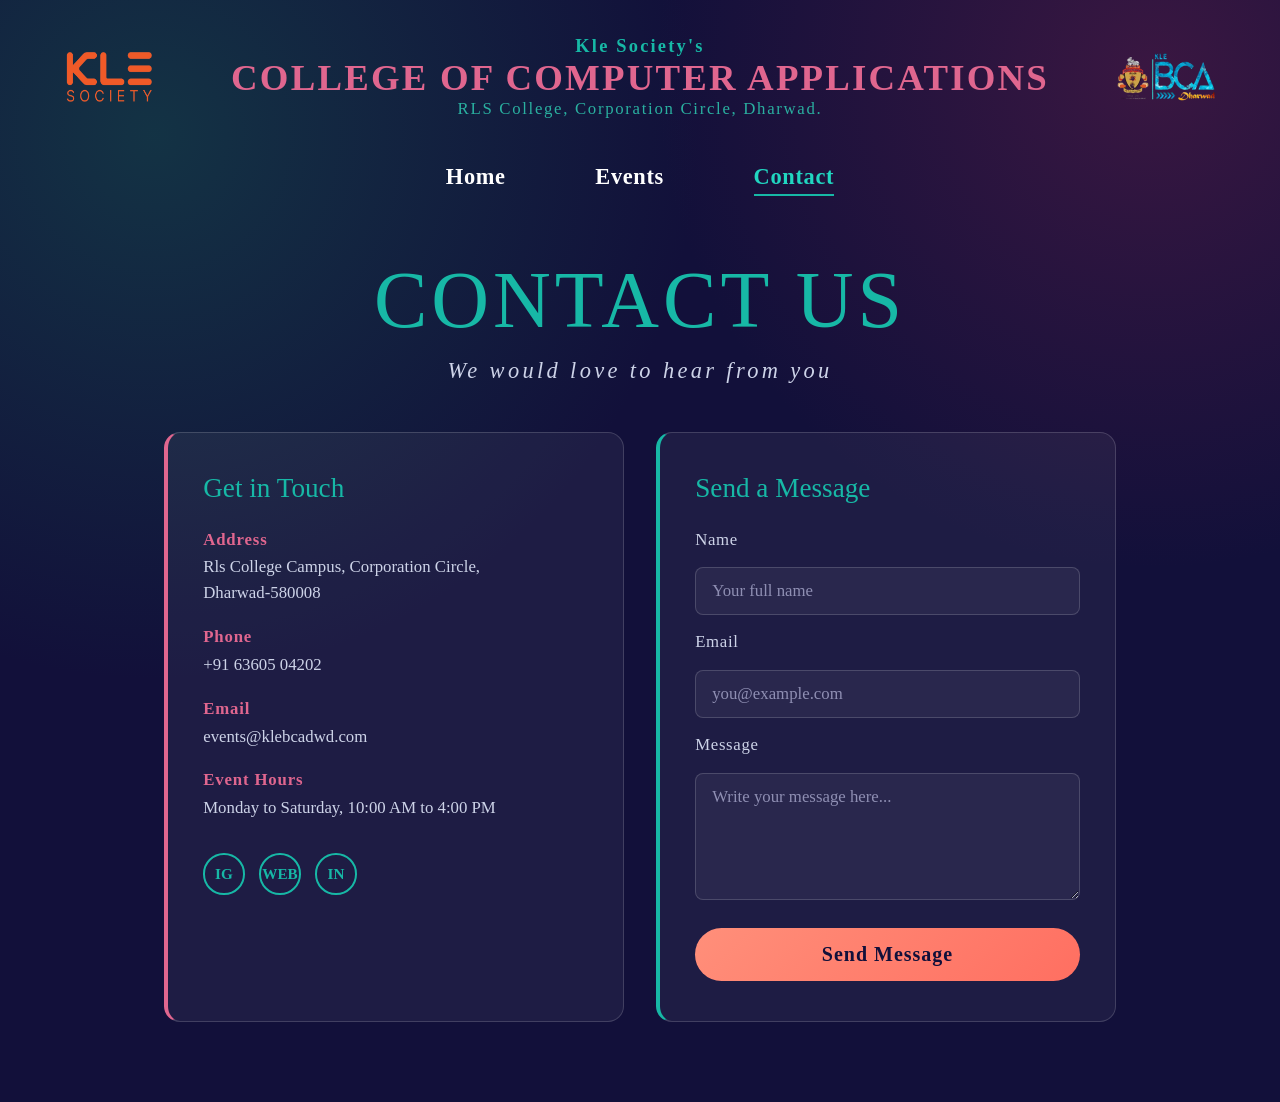
==== contact.html @ c7a032ab "Add files via upload" ====
<!DOCTYPE html>
<html lang="en">
<head>
  <meta charset="UTF-8">
  <meta name="viewport" content="width=device-width, initial-scale=1">
  <title>Contact | Technoholics</title>
  <link rel="stylesheet" href="contact.css">
</head>
<body>

  <header class="site-header">
    <img class="logo logo-left" src="KLE'S.png" alt="KLE Society" style="height: 50px; width: 90px;">

    <div class="college-name">
      <p class="society">Kle Society's</p>
      <h2>College of Computer Applications</h2>
      <p class="address">RLS College, Corporation Circle, Dharwad.</p>
    </div>

    <img class="logo logo-right" src="kleeeee.png" alt="KLE BCA Dharwad" style="height: 110px; width: 100px;">
  </header>

  <nav class="main-nav" aria-label="Main">
    <a href="index.html">Home</a>
    <a href="events.html">Events</a>
    <a href="contact.html" class="active" aria-current="page">Contact</a>
  </nav>

  <main class="contact-page">

    <section class="contact-hero">
      <h1>CONTACT US</h1>
      <p class="tagline">We would love to hear from you</p>
    </section>

    <div class="contact-grid">

      <section class="info-card">
        <h2>Get in Touch</h2>

        <ul class="info-list">
          <li>
            <span class="info-label">Address</span>
            <p>Rls College Campus, Corporation Circle, <br> Dharwad-580008 </p>
          </li>
          <li>
            <span class="info-label">Phone</span>
            <p>+91 63605 04202</p>
          </li>
          <li>
            <span class="info-label">Email</span>
            <p>events@klebcadwd.com</p>
          </li>
          <li>
            <span class="info-label">Event Hours</span>
            <p>Monday to Saturday, 10:00 AM to 4:00 PM</p>
          </li>
        </ul>

        <div class="social-row">
          <a href="https://www.instagram.com/dwdklebca?utm_source=ig_web_button_share_sheet&stkn=ZDNlZDc0MzIxNw==" aria-label="Instagram" target="_blank">IG</a>
          <a href="https://klebcadwd.com/" aria-label="Website" target="_blank">WEB</a>
          <a href="https://in.linkedin.com/in/dwdklebca" aria-label="LinkedIn" target="_blank">IN</a>
        </div>
      </section>

      <section class="form-card">
        <h2>Send a Message</h2>

        <form action="https://api.web3forms.com/submit" method="POST">
        <input type="hidden" name="access_key" value="09c1800a-5783-4d0f-b80e-c9e044298b3f">
          <label for="name">Name</label>
          <input type="text" id="name" name="name" placeholder="Your full name" required>

          <label for="email">Email</label>
          <input type="email" id="email" name="email" placeholder="you@example.com" required>

          <label for="message">Message</label>
          <textarea id="message" name="message" rows="5" placeholder="Write your message here..." required></textarea>

          <button type="submit" class="send-btn">Send Message</button>
        </form>
      </section>

    </div>

  </main>

</body>
</html>
---- contact.css ----
* {
  box-sizing: border-box;
  margin: 0;
  padding: 0;
}

body {
  min-height: 100vh;
  font-family: "Times New Roman", Times, serif;
  color: #ffffff;
  background:
    radial-gradient(circle at 12% 15%, #144f4d8c 0, transparent 40%),
    radial-gradient(circle at 90% 8%, #6a1f4a73 0, transparent 35%),
    #12103a;
  background-attachment: fixed;
}

a {
  color: inherit;
  text-decoration: none;
}

:focus-visible {
  outline: 3px solid #17b8a6;
  outline-offset: 3px;
}

.site-header {
  display: grid;
  grid-template-columns: 1fr auto 1fr;
  align-items: center;
  gap: 1rem;
  padding: 1.4rem clamp(1rem, 5vw, 5.5rem) 0;
  text-align: center;
}

.logo {
  width: auto;
  max-width: 100%;
}

.logo-left  { justify-self: start; }
.logo-right { justify-self: end; }

.society {
  font-size: 1.15rem;
  font-weight: bold;
  letter-spacing: 0.12em;
  color: #17b8a6;
}

.college-name h2 {
  font-size: clamp(1.4rem, 3.2vw, 2.3rem);
  letter-spacing: 0.06em;
  text-transform: uppercase;
  color: #e0668f;
  line-height: 1.15;
}

.address {
  font-size: 1.05rem;
  letter-spacing: 0.1em;
  color: #2ab0a0;
}

.main-nav {
  display: flex;
  justify-content: center;
  gap: clamp(2rem, 7vw, 6.5rem);
  padding: 2rem 1rem 0;
}

.main-nav a {
  font-size: 1.4rem;
  font-weight: bold;
  letter-spacing: 0.03em;
  padding-bottom: 0.25rem;
  border-bottom: 2px solid transparent;
  transition: color 0.2s, border-color 0.2s;
}

.main-nav a:hover {
  color: #21d6c0;
}

.main-nav a.active {
  color: #21d6c0;
  border-bottom-color: #17b8a6;
}

.contact-page {
  max-width: 1000px;
  margin: 0 auto;
  padding: 4rem 1.5rem 5rem;
}

.contact-hero {
  text-align: center;
  margin-bottom: 3rem;
}

.contact-hero h1 {
  font-size: clamp(2.6rem, 8vw, 5rem);
  font-weight: normal;
  letter-spacing: 0.05em;
  line-height: 1;
  color: #17b8a6;
}

.tagline {
  margin-top: 1.1rem;
  font-size: clamp(1.05rem, 2.2vw, 1.4rem);
  font-style: italic;
  letter-spacing: 0.15em;
  color: #cdd3e8;
}

.contact-grid {
  display: grid;
  grid-template-columns: 1fr 1fr;
  gap: 2rem;
  align-items: stretch;
}

.info-card,
.form-card {
  padding: 2.5rem 2.2rem;
  background: #ffffff0d;
  border: 1px solid #ffffff29;
  border-radius: 16px;
}

.info-card {
  border-left: 4px solid #e0668f;
}

.form-card {
  border-left: 4px solid #17b8a6;
}

.info-card h2,
.form-card h2 {
  margin-bottom: 1.6rem;
  font-size: 1.7rem;
  font-weight: normal;
  color: #17b8a6;
}

.info-list {
  list-style: none;
  display: flex;
  flex-direction: column;
  gap: 1.3rem;
}

.info-label {
  display: block;
  margin-bottom: 0.3rem;
  font-size: 1.05rem;
  font-weight: bold;
  letter-spacing: 0.05em;
  color: #e0668f;
}

.info-list p {
  font-size: 1.05rem;
  line-height: 1.55;
  color: #cdd3e8;
}

.social-row {
  display: flex;
  gap: 0.9rem;
  margin-top: 2rem;
}

.social-row a {
  width: 2.6rem;
  height: 2.6rem;
  display: grid;
  place-items: center;
  font-size: 0.95rem;
  font-weight: bold;
  color: #17b8a6;
  border: 2px solid #17b8a6;
  border-radius: 50%;
  transition: background 0.2s, color 0.2s;
}

.social-row a:hover {
  background: #17b8a6;
  color: #12103a;
}

.form-card form {
  display: flex;
  flex-direction: column;
  gap: 1.1rem;
}

.form-card label {
  font-size: 1.05rem;
  letter-spacing: 0.04em;
  color: #cdd3e8;
}

.form-card input,
.form-card textarea {
  width: 100%;
  padding: 0.8rem 1rem;
  font-family: inherit;
  font-size: 1.05rem;
  color: #ffffff;
  background: #ffffff0d;
  border: 1px solid #ffffff29;
  border-radius: 8px;
  resize: vertical;
}

.form-card input::placeholder,
.form-card textarea::placeholder {
  color: #8f8fb3;
}

.form-card input:focus,
.form-card textarea:focus {
  border-color: #17b8a6;
  outline: none;
}

.send-btn {
  margin-top: 0.6rem;
  padding: 0.95rem 2rem;
  font-family: inherit;
  font-size: 1.25rem;
  font-weight: bold;
  letter-spacing: 0.05em;
  color: #12103a;
  background: linear-gradient(135deg, #ff8f7a, #ff6f61);
  border: none;
  border-radius: 999px;
  cursor: pointer;
  box-shadow: 0 0 0 0 #ff6f6199;
  animation: send-glow 2.2s ease-out infinite;
  transition: transform 0.2s, filter 0.2s;
}

.send-btn:hover {
  transform: translateY(-2px);
  filter: brightness(1.08);
}

@keyframes send-glow {
  0%   { box-shadow: 0 0 0 0 #ff6f618c; }
  70%  { box-shadow: 0 0 0 16px #ff6f6100; }
  100% { box-shadow: 0 0 0 0 #ff6f6100; }
}

@media (max-width: 720px) {
  .site-header {
    grid-template-columns: 1fr 1fr;
    grid-template-areas:
      "left right"
      "name name";
    padding-top: 1rem;
  }

  .logo-left    { grid-area: left; }
  .logo-right   { grid-area: right; }
  .college-name { grid-area: name; }

  .contact-grid {
    grid-template-columns: 1fr;
  }
}

@media (prefers-reduced-motion: reduce) {
  .send-btn {
    animation: none;
  }

  * {
    transition: none !important;
  }
}
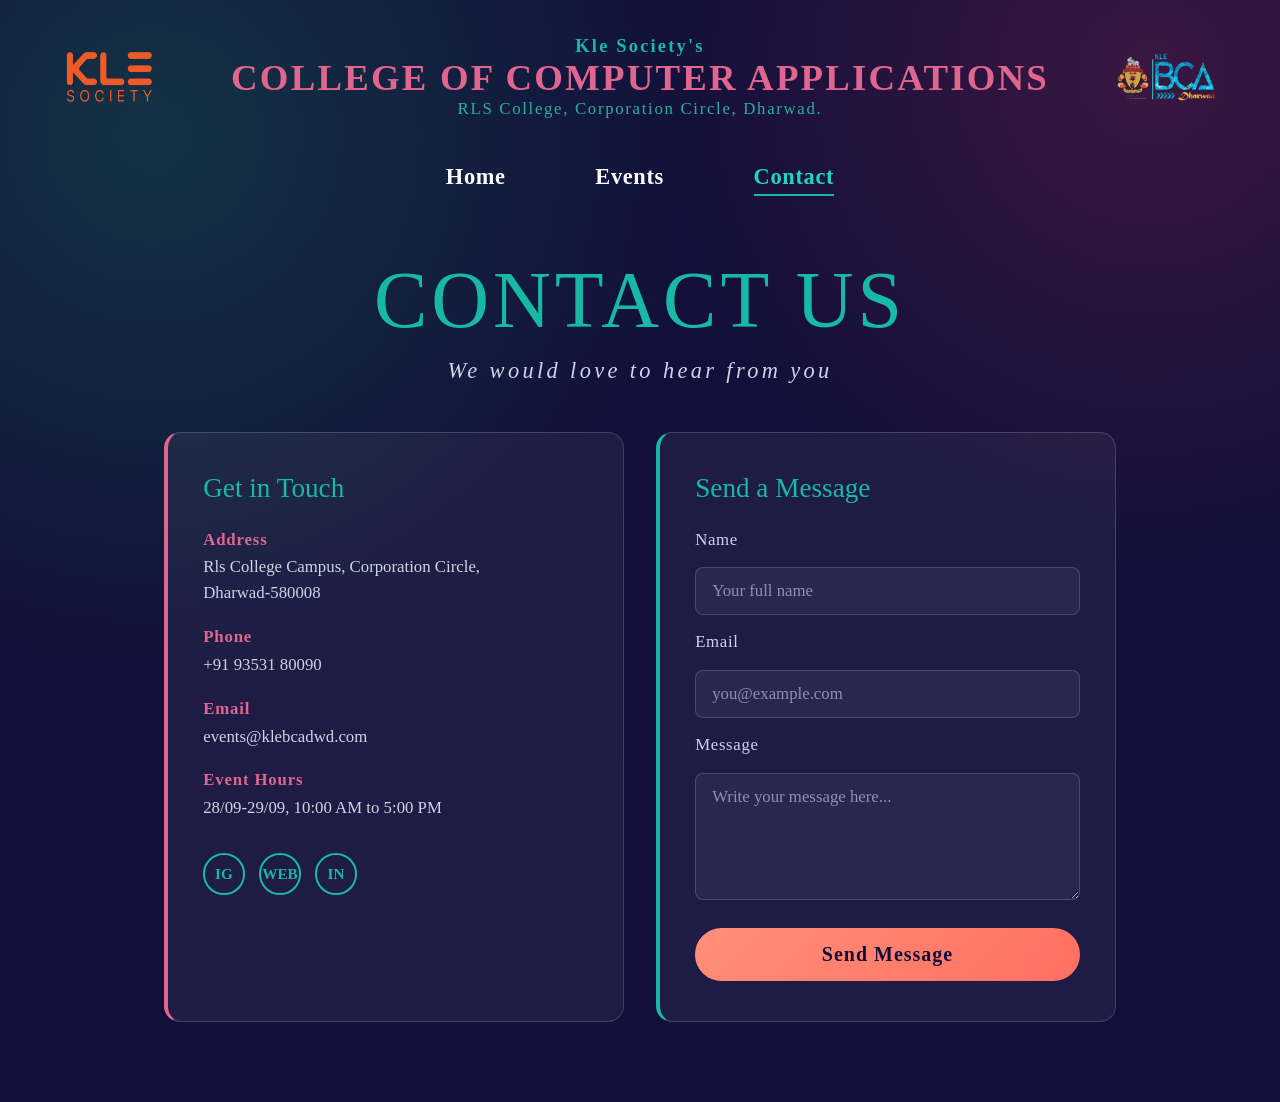
==== commit 32475128: "Updated website" ====
--- a/contact.html
+++ b/contact.html
@@ -1,90 +1,90 @@
-<!DOCTYPE html>
-<html lang="en">
-<head>
-  <meta charset="UTF-8">
-  <meta name="viewport" content="width=device-width, initial-scale=1">
-  <title>Contact | Technoholics</title>
-  <link rel="stylesheet" href="contact.css">
-</head>
-<body>
-
-  <header class="site-header">
-    <img class="logo logo-left" src="KLE'S.png" alt="KLE Society" style="height: 50px; width: 90px;">
-
-    <div class="college-name">
-      <p class="society">Kle Society's</p>
-      <h2>College of Computer Applications</h2>
-      <p class="address">RLS College, Corporation Circle, Dharwad.</p>
-    </div>
-
-    <img class="logo logo-right" src="kleeeee.png" alt="KLE BCA Dharwad" style="height: 110px; width: 100px;">
-  </header>
-
-  <nav class="main-nav" aria-label="Main">
-    <a href="index.html">Home</a>
-    <a href="events.html">Events</a>
-    <a href="contact.html" class="active" aria-current="page">Contact</a>
-  </nav>
-
-  <main class="contact-page">
-
-    <section class="contact-hero">
-      <h1>CONTACT US</h1>
-      <p class="tagline">We would love to hear from you</p>
-    </section>
-
-    <div class="contact-grid">
-
-      <section class="info-card">
-        <h2>Get in Touch</h2>
-
-        <ul class="info-list">
-          <li>
-            <span class="info-label">Address</span>
-            <p>Rls College Campus, Corporation Circle, <br> Dharwad-580008 </p>
-          </li>
-          <li>
-            <span class="info-label">Phone</span>
-            <p>+91 63605 04202</p>
-          </li>
-          <li>
-            <span class="info-label">Email</span>
-            <p>events@klebcadwd.com</p>
-          </li>
-          <li>
-            <span class="info-label">Event Hours</span>
-            <p>Monday to Saturday, 10:00 AM to 4:00 PM</p>
-          </li>
-        </ul>
-
-        <div class="social-row">
-          <a href="https://www.instagram.com/dwdklebca?utm_source=ig_web_button_share_sheet&stkn=ZDNlZDc0MzIxNw==" aria-label="Instagram" target="_blank">IG</a>
-          <a href="https://klebcadwd.com/" aria-label="Website" target="_blank">WEB</a>
-          <a href="https://in.linkedin.com/in/dwdklebca" aria-label="LinkedIn" target="_blank">IN</a>
-        </div>
-      </section>
-
-      <section class="form-card">
-        <h2>Send a Message</h2>
-
-        <form action="https://api.web3forms.com/submit" method="POST">
-        <input type="hidden" name="access_key" value="09c1800a-5783-4d0f-b80e-c9e044298b3f">
-          <label for="name">Name</label>
-          <input type="text" id="name" name="name" placeholder="Your full name" required>
-
-          <label for="email">Email</label>
-          <input type="email" id="email" name="email" placeholder="you@example.com" required>
-
-          <label for="message">Message</label>
-          <textarea id="message" name="message" rows="5" placeholder="Write your message here..." required></textarea>
-
-          <button type="submit" class="send-btn">Send Message</button>
-        </form>
-      </section>
-
-    </div>
-
-  </main>
-
-</body>
+<!DOCTYPE html>
+<html lang="en">
+<head>
+  <meta charset="UTF-8">
+  <meta name="viewport" content="width=device-width, initial-scale=1">
+  <title>Contact | Technoholics</title>
+  <link rel="stylesheet" href="contact.css">
+</head>
+<body>
+
+  <header class="site-header">
+    <img class="logo logo-left" src="KLE'S.png" alt="KLE Society" style="height: 50px; width: 90px;">
+
+    <div class="college-name">
+      <p class="society">Kle Society's</p>
+      <h2>College of Computer Applications</h2>
+      <p class="address">RLS College, Corporation Circle, Dharwad.</p>
+    </div>
+
+    <img class="logo logo-right" src="kleeeee.png" alt="KLE BCA Dharwad" style="height: 110px; width: 100px;">
+  </header>
+
+  <nav class="main-nav" aria-label="Main">
+    <a href="index.html">Home</a>
+    <a href="events.html">Events</a>
+    <a href="contact.html" class="active" aria-current="page">Contact</a>
+  </nav>
+
+  <main class="contact-page">
+
+    <section class="contact-hero">
+      <h1>CONTACT US</h1>
+      <p class="tagline">We would love to hear from you</p>
+    </section>
+
+    <div class="contact-grid">
+
+      <section class="info-card">
+        <h2>Get in Touch</h2>
+
+        <ul class="info-list">
+          <li>
+            <span class="info-label">Address</span>
+            <p>Rls College Campus, Corporation Circle, <br> Dharwad-580008 </p>
+          </li>
+          <li>
+            <span class="info-label">Phone</span>
+            <p>+91 93531 80090</p>
+          </li>
+          <li>
+            <span class="info-label">Email</span>
+            <p>events@klebcadwd.com</p>
+          </li>
+          <li>
+            <span class="info-label">Event Hours</span>
+            <p>28/09-29/09, 10:00 AM to 5:00 PM</p>
+          </li>
+        </ul>
+
+        <div class="social-row">
+          <a href="https://www.instagram.com/dwdklebca?utm_source=ig_web_button_share_sheet&stkn=ZDNlZDc0MzIxNw==" aria-label="Instagram" target="_blank">IG</a>
+          <a href="https://klebcadwd.com/" aria-label="Website" target="_blank">WEB</a>
+          <a href="https://in.linkedin.com/in/dwdklebca" aria-label="LinkedIn" target="_blank">IN</a>
+        </div>
+      </section>
+
+      <section class="form-card">
+        <h2>Send a Message</h2>
+
+        <form action="https://api.web3forms.com/submit" method="POST">
+        <input type="hidden" name="access_key" value="de4b4e14-a040-4364-b6cf-9920109f4aac">
+          <label for="name">Name</label>
+          <input type="text" id="name" name="name" placeholder="Your full name" required>
+
+          <label for="email">Email</label>
+          <input type="email" id="email" name="email" placeholder="you@example.com" required>
+
+          <label for="message">Message</label>
+          <textarea id="message" name="message" rows="5" placeholder="Write your message here..." required></textarea>
+
+          <button type="submit" class="send-btn">Send Message</button>
+        </form>
+      </section>
+
+    </div>
+
+  </main>
+
+</body>
 </html>
--- a/contact.css
+++ b/contact.css
@@ -1,285 +1,285 @@
-* {
-  box-sizing: border-box;
-  margin: 0;
-  padding: 0;
-}
-
-body {
-  min-height: 100vh;
-  font-family: "Times New Roman", Times, serif;
-  color: #ffffff;
-  background:
-    radial-gradient(circle at 12% 15%, #144f4d8c 0, transparent 40%),
-    radial-gradient(circle at 90% 8%, #6a1f4a73 0, transparent 35%),
-    #12103a;
-  background-attachment: fixed;
-}
-
-a {
-  color: inherit;
-  text-decoration: none;
-}
-
-:focus-visible {
-  outline: 3px solid #17b8a6;
-  outline-offset: 3px;
-}
-
-.site-header {
-  display: grid;
-  grid-template-columns: 1fr auto 1fr;
-  align-items: center;
-  gap: 1rem;
-  padding: 1.4rem clamp(1rem, 5vw, 5.5rem) 0;
-  text-align: center;
-}
-
-.logo {
-  width: auto;
-  max-width: 100%;
-}
-
-.logo-left  { justify-self: start; }
-.logo-right { justify-self: end; }
-
-.society {
-  font-size: 1.15rem;
-  font-weight: bold;
-  letter-spacing: 0.12em;
-  color: #17b8a6;
-}
-
-.college-name h2 {
-  font-size: clamp(1.4rem, 3.2vw, 2.3rem);
-  letter-spacing: 0.06em;
-  text-transform: uppercase;
-  color: #e0668f;
-  line-height: 1.15;
-}
-
-.address {
-  font-size: 1.05rem;
-  letter-spacing: 0.1em;
-  color: #2ab0a0;
-}
-
-.main-nav {
-  display: flex;
-  justify-content: center;
-  gap: clamp(2rem, 7vw, 6.5rem);
-  padding: 2rem 1rem 0;
-}
-
-.main-nav a {
-  font-size: 1.4rem;
-  font-weight: bold;
-  letter-spacing: 0.03em;
-  padding-bottom: 0.25rem;
-  border-bottom: 2px solid transparent;
-  transition: color 0.2s, border-color 0.2s;
-}
-
-.main-nav a:hover {
-  color: #21d6c0;
-}
-
-.main-nav a.active {
-  color: #21d6c0;
-  border-bottom-color: #17b8a6;
-}
-
-.contact-page {
-  max-width: 1000px;
-  margin: 0 auto;
-  padding: 4rem 1.5rem 5rem;
-}
-
-.contact-hero {
-  text-align: center;
-  margin-bottom: 3rem;
-}
-
-.contact-hero h1 {
-  font-size: clamp(2.6rem, 8vw, 5rem);
-  font-weight: normal;
-  letter-spacing: 0.05em;
-  line-height: 1;
-  color: #17b8a6;
-}
-
-.tagline {
-  margin-top: 1.1rem;
-  font-size: clamp(1.05rem, 2.2vw, 1.4rem);
-  font-style: italic;
-  letter-spacing: 0.15em;
-  color: #cdd3e8;
-}
-
-.contact-grid {
-  display: grid;
-  grid-template-columns: 1fr 1fr;
-  gap: 2rem;
-  align-items: stretch;
-}
-
-.info-card,
-.form-card {
-  padding: 2.5rem 2.2rem;
-  background: #ffffff0d;
-  border: 1px solid #ffffff29;
-  border-radius: 16px;
-}
-
-.info-card {
-  border-left: 4px solid #e0668f;
-}
-
-.form-card {
-  border-left: 4px solid #17b8a6;
-}
-
-.info-card h2,
-.form-card h2 {
-  margin-bottom: 1.6rem;
-  font-size: 1.7rem;
-  font-weight: normal;
-  color: #17b8a6;
-}
-
-.info-list {
-  list-style: none;
-  display: flex;
-  flex-direction: column;
-  gap: 1.3rem;
-}
-
-.info-label {
-  display: block;
-  margin-bottom: 0.3rem;
-  font-size: 1.05rem;
-  font-weight: bold;
-  letter-spacing: 0.05em;
-  color: #e0668f;
-}
-
-.info-list p {
-  font-size: 1.05rem;
-  line-height: 1.55;
-  color: #cdd3e8;
-}
-
-.social-row {
-  display: flex;
-  gap: 0.9rem;
-  margin-top: 2rem;
-}
-
-.social-row a {
-  width: 2.6rem;
-  height: 2.6rem;
-  display: grid;
-  place-items: center;
-  font-size: 0.95rem;
-  font-weight: bold;
-  color: #17b8a6;
-  border: 2px solid #17b8a6;
-  border-radius: 50%;
-  transition: background 0.2s, color 0.2s;
-}
-
-.social-row a:hover {
-  background: #17b8a6;
-  color: #12103a;
-}
-
-.form-card form {
-  display: flex;
-  flex-direction: column;
-  gap: 1.1rem;
-}
-
-.form-card label {
-  font-size: 1.05rem;
-  letter-spacing: 0.04em;
-  color: #cdd3e8;
-}
-
-.form-card input,
-.form-card textarea {
-  width: 100%;
-  padding: 0.8rem 1rem;
-  font-family: inherit;
-  font-size: 1.05rem;
-  color: #ffffff;
-  background: #ffffff0d;
-  border: 1px solid #ffffff29;
-  border-radius: 8px;
-  resize: vertical;
-}
-
-.form-card input::placeholder,
-.form-card textarea::placeholder {
-  color: #8f8fb3;
-}
-
-.form-card input:focus,
-.form-card textarea:focus {
-  border-color: #17b8a6;
-  outline: none;
-}
-
-.send-btn {
-  margin-top: 0.6rem;
-  padding: 0.95rem 2rem;
-  font-family: inherit;
-  font-size: 1.25rem;
-  font-weight: bold;
-  letter-spacing: 0.05em;
-  color: #12103a;
-  background: linear-gradient(135deg, #ff8f7a, #ff6f61);
-  border: none;
-  border-radius: 999px;
-  cursor: pointer;
-  box-shadow: 0 0 0 0 #ff6f6199;
-  animation: send-glow 2.2s ease-out infinite;
-  transition: transform 0.2s, filter 0.2s;
-}
-
-.send-btn:hover {
-  transform: translateY(-2px);
-  filter: brightness(1.08);
-}
-
-@keyframes send-glow {
-  0%   { box-shadow: 0 0 0 0 #ff6f618c; }
-  70%  { box-shadow: 0 0 0 16px #ff6f6100; }
-  100% { box-shadow: 0 0 0 0 #ff6f6100; }
-}
-
-@media (max-width: 720px) {
-  .site-header {
-    grid-template-columns: 1fr 1fr;
-    grid-template-areas:
-      "left right"
-      "name name";
-    padding-top: 1rem;
-  }
-
-  .logo-left    { grid-area: left; }
-  .logo-right   { grid-area: right; }
-  .college-name { grid-area: name; }
-
-  .contact-grid {
-    grid-template-columns: 1fr;
-  }
-}
-
-@media (prefers-reduced-motion: reduce) {
-  .send-btn {
-    animation: none;
-  }
-
-  * {
-    transition: none !important;
-  }
+* {
+  box-sizing: border-box;
+  margin: 0;
+  padding: 0;
+}
+
+body {
+  min-height: 100vh;
+  font-family: "Times New Roman", Times, serif;
+  color: #ffffff;
+  background:
+    radial-gradient(circle at 12% 15%, #144f4d8c 0, transparent 40%),
+    radial-gradient(circle at 90% 8%, #6a1f4a73 0, transparent 35%),
+    #12103a;
+  background-attachment: fixed;
+}
+
+a {
+  color: inherit;
+  text-decoration: none;
+}
+
+:focus-visible {
+  outline: 3px solid #17b8a6;
+  outline-offset: 3px;
+}
+
+.site-header {
+  display: grid;
+  grid-template-columns: 1fr auto 1fr;
+  align-items: center;
+  gap: 1rem;
+  padding: 1.4rem clamp(1rem, 5vw, 5.5rem) 0;
+  text-align: center;
+}
+
+.logo {
+  width: auto;
+  max-width: 100%;
+}
+
+.logo-left  { justify-self: start; }
+.logo-right { justify-self: end; }
+
+.society {
+  font-size: 1.15rem;
+  font-weight: bold;
+  letter-spacing: 0.12em;
+  color: #17b8a6;
+}
+
+.college-name h2 {
+  font-size: clamp(1.4rem, 3.2vw, 2.3rem);
+  letter-spacing: 0.06em;
+  text-transform: uppercase;
+  color: #e0668f;
+  line-height: 1.15;
+}
+
+.address {
+  font-size: 1.05rem;
+  letter-spacing: 0.1em;
+  color: #2ab0a0;
+}
+
+.main-nav {
+  display: flex;
+  justify-content: center;
+  gap: clamp(2rem, 7vw, 6.5rem);
+  padding: 2rem 1rem 0;
+}
+
+.main-nav a {
+  font-size: 1.4rem;
+  font-weight: bold;
+  letter-spacing: 0.03em;
+  padding-bottom: 0.25rem;
+  border-bottom: 2px solid transparent;
+  transition: color 0.2s, border-color 0.2s;
+}
+
+.main-nav a:hover {
+  color: #21d6c0;
+}
+
+.main-nav a.active {
+  color: #21d6c0;
+  border-bottom-color: #17b8a6;
+}
+
+.contact-page {
+  max-width: 1000px;
+  margin: 0 auto;
+  padding: 4rem 1.5rem 5rem;
+}
+
+.contact-hero {
+  text-align: center;
+  margin-bottom: 3rem;
+}
+
+.contact-hero h1 {
+  font-size: clamp(2.6rem, 8vw, 5rem);
+  font-weight: normal;
+  letter-spacing: 0.05em;
+  line-height: 1;
+  color: #17b8a6;
+}
+
+.tagline {
+  margin-top: 1.1rem;
+  font-size: clamp(1.05rem, 2.2vw, 1.4rem);
+  font-style: italic;
+  letter-spacing: 0.15em;
+  color: #cdd3e8;
+}
+
+.contact-grid {
+  display: grid;
+  grid-template-columns: 1fr 1fr;
+  gap: 2rem;
+  align-items: stretch;
+}
+
+.info-card,
+.form-card {
+  padding: 2.5rem 2.2rem;
+  background: #ffffff0d;
+  border: 1px solid #ffffff29;
+  border-radius: 16px;
+}
+
+.info-card {
+  border-left: 4px solid #e0668f;
+}
+
+.form-card {
+  border-left: 4px solid #17b8a6;
+}
+
+.info-card h2,
+.form-card h2 {
+  margin-bottom: 1.6rem;
+  font-size: 1.7rem;
+  font-weight: normal;
+  color: #17b8a6;
+}
+
+.info-list {
+  list-style: none;
+  display: flex;
+  flex-direction: column;
+  gap: 1.3rem;
+}
+
+.info-label {
+  display: block;
+  margin-bottom: 0.3rem;
+  font-size: 1.05rem;
+  font-weight: bold;
+  letter-spacing: 0.05em;
+  color: #e0668f;
+}
+
+.info-list p {
+  font-size: 1.05rem;
+  line-height: 1.55;
+  color: #cdd3e8;
+}
+
+.social-row {
+  display: flex;
+  gap: 0.9rem;
+  margin-top: 2rem;
+}
+
+.social-row a {
+  width: 2.6rem;
+  height: 2.6rem;
+  display: grid;
+  place-items: center;
+  font-size: 0.95rem;
+  font-weight: bold;
+  color: #17b8a6;
+  border: 2px solid #17b8a6;
+  border-radius: 50%;
+  transition: background 0.2s, color 0.2s;
+}
+
+.social-row a:hover {
+  background: #17b8a6;
+  color: #12103a;
+}
+
+.form-card form {
+  display: flex;
+  flex-direction: column;
+  gap: 1.1rem;
+}
+
+.form-card label {
+  font-size: 1.05rem;
+  letter-spacing: 0.04em;
+  color: #cdd3e8;
+}
+
+.form-card input,
+.form-card textarea {
+  width: 100%;
+  padding: 0.8rem 1rem;
+  font-family: inherit;
+  font-size: 1.05rem;
+  color: #ffffff;
+  background: #ffffff0d;
+  border: 1px solid #ffffff29;
+  border-radius: 8px;
+  resize: vertical;
+}
+
+.form-card input::placeholder,
+.form-card textarea::placeholder {
+  color: #8f8fb3;
+}
+
+.form-card input:focus,
+.form-card textarea:focus {
+  border-color: #17b8a6;
+  outline: none;
+}
+
+.send-btn {
+  margin-top: 0.6rem;
+  padding: 0.95rem 2rem;
+  font-family: inherit;
+  font-size: 1.25rem;
+  font-weight: bold;
+  letter-spacing: 0.05em;
+  color: #12103a;
+  background: linear-gradient(135deg, #ff8f7a, #ff6f61);
+  border: none;
+  border-radius: 999px;
+  cursor: pointer;
+  box-shadow: 0 0 0 0 #ff6f6199;
+  animation: send-glow 2.2s ease-out infinite;
+  transition: transform 0.2s, filter 0.2s;
+}
+
+.send-btn:hover {
+  transform: translateY(-2px);
+  filter: brightness(1.08);
+}
+
+@keyframes send-glow {
+  0%   { box-shadow: 0 0 0 0 #ff6f618c; }
+  70%  { box-shadow: 0 0 0 16px #ff6f6100; }
+  100% { box-shadow: 0 0 0 0 #ff6f6100; }
+}
+
+@media (max-width: 720px) {
+  .site-header {
+    grid-template-columns: 1fr 1fr;
+    grid-template-areas:
+      "left right"
+      "name name";
+    padding-top: 1rem;
+  }
+
+  .logo-left    { grid-area: left; }
+  .logo-right   { grid-area: right; }
+  .college-name { grid-area: name; }
+
+  .contact-grid {
+    grid-template-columns: 1fr;
+  }
+}
+
+@media (prefers-reduced-motion: reduce) {
+  .send-btn {
+    animation: none;
+  }
+
+  * {
+    transition: none !important;
+  }
 }
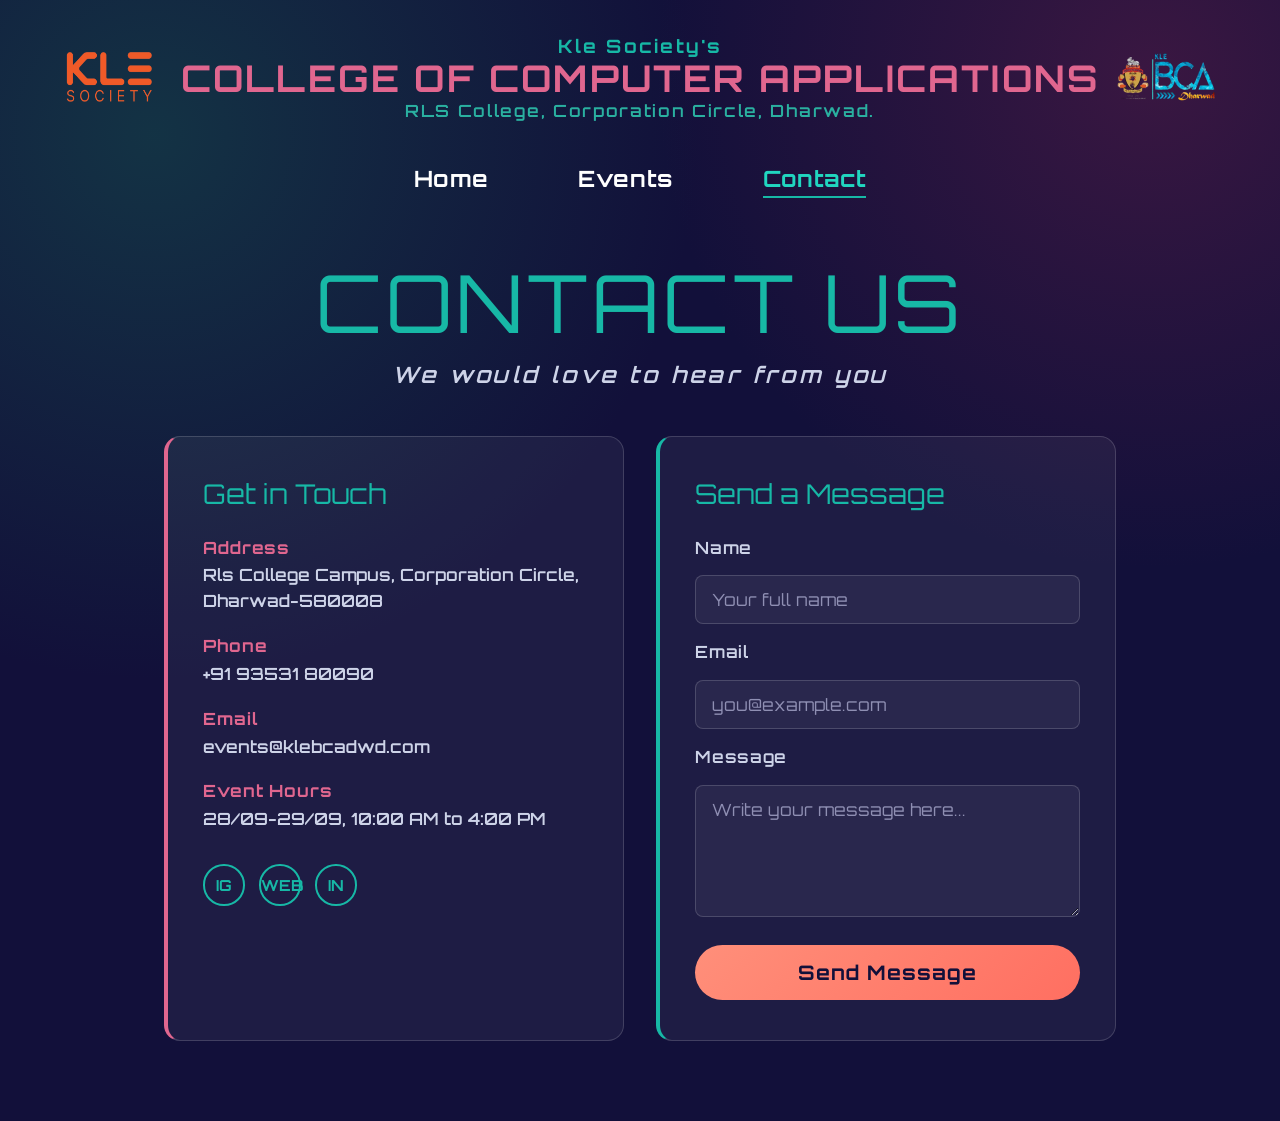
==== commit 83a3884f: "Updated website" ====
--- a/contact.html
+++ b/contact.html
@@ -53,7 +53,7 @@
           </li>
           <li>
             <span class="info-label">Event Hours</span>
-            <p>28/09-29/09, 10:00 AM to 5:00 PM</p>
+            <p>28/09-29/09, 10:00 AM to 4:00 PM</p>
           </li>
         </ul>
 
--- a/contact.css
+++ b/contact.css
@@ -1,3 +1,5 @@
+@import url('https://fonts.googleapis.com/css2?family=Orbitron:wght@400;500;600;700;800;900&display=swap');
+
 * {
   box-sizing: border-box;
   margin: 0;
@@ -6,7 +8,8 @@
 
 body {
   min-height: 100vh;
-  font-family: "Times New Roman", Times, serif;
+  font-family: "Orbitron", "Arial Black", "Century Gothic", sans-serif;
+  font-weight: 600;
   color: #ffffff;
   background:
     radial-gradient(circle at 12% 15%, #144f4d8c 0, transparent 40%),
